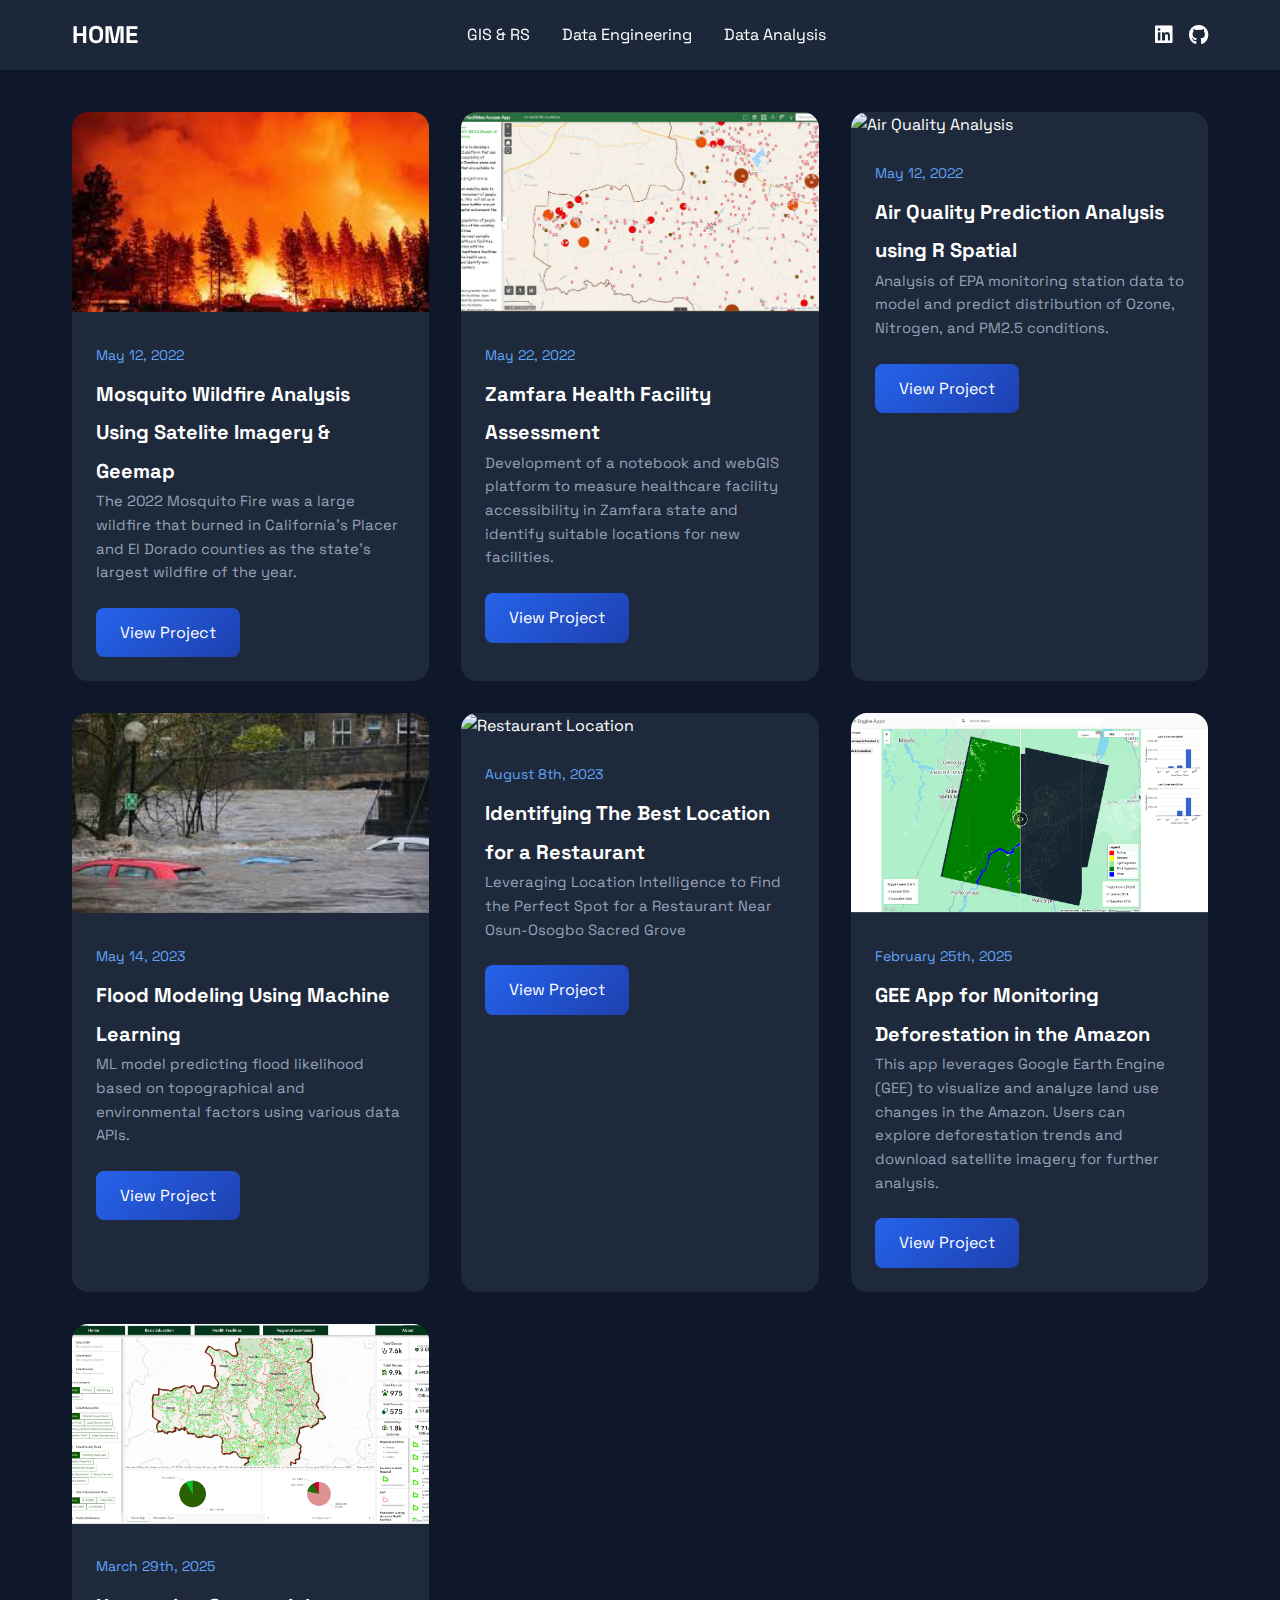
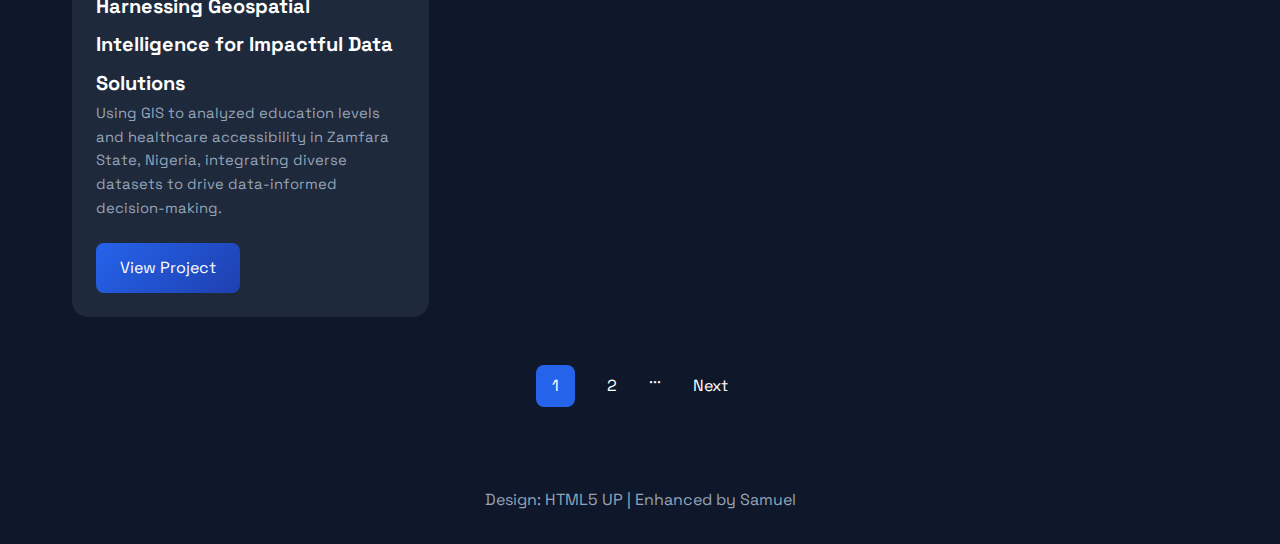
==== portfolio_gis_page1.html @ e869c759 "feat:add new project" ====
<!DOCTYPE html>
<html lang="en">
<head>
    <meta charset="utf-8">
    <title>Samuel Portfolio - Projects</title>
    <meta name="viewport" content="width=device-width, initial-scale=1.0">
    <link rel="preconnect" href="https://fonts.googleapis.com">
    <link rel="preconnect" href="https://fonts.gstatic.com" crossorigin>
    <link href="https://fonts.googleapis.com/css2?family=Space+Grotesk:wght@300;400;500;600;700&display=swap" rel="stylesheet">
    <link href="https://cdnjs.cloudflare.com/ajax/libs/font-awesome/6.0.0/css/all.min.css" rel="stylesheet">
    <style>
        :root {
            --primary-color: #2563eb;
            --secondary-color: #1e40af;
            --accent-color: #60a5fa;
            --bg-color: #0f172a;
            --card-bg: #1e293b;
            --text-primary: #ffffff;
            --text-secondary: #94a3b8;
        }

        * {
            margin: 0;
            padding: 0;
            box-sizing: border-box;
        }

        body {
            font-family: 'Space Grotesk', sans-serif;
            background-color: var(--bg-color);
            color: var(--text-primary);
            line-height: 1.6;
        }

        .nav-wrapper {
            background: rgba(30, 41, 59, 0.95);
            backdrop-filter: blur(10px);
            position: fixed;
            width: 100%;
            z-index: 1000;
            top: 0;
        }

        nav {
            max-width: 1200px;
            margin: 0 auto;
            padding: 1rem 2rem;
            display: flex;
            justify-content: space-between;
            align-items: center;
        }

        .logo {
            color: var(--text-primary);
            text-decoration: none;
            font-weight: 700;
            font-size: 1.5rem;
        }

        .nav-links {
            display: flex;
            gap: 2rem;
            list-style: none;
        }

        
        .pagination a.active {
            background-color: var(--primary-color);
        }

        .pagination a:hover:not(.active) {
            background-color: var(--card-bg);
        }

        .nav-links a {
            color: var(--text-primary);
            text-decoration: none;
            transition: color 0.3s ease;
        }

        .nav-links a:hover {
            color: var(--accent-color);
        }

        .social-links {
            display: flex;
            gap: 1rem;
        }

        .social-links a {
            color: var(--text-primary);
            font-size: 1.25rem;
            transition: transform 0.3s ease;
        }

        .social-links a:hover {
            transform: translateY(-2px);
            color: var(--accent-color);
        }

        main {
            max-width: 1200px;
            margin: 7rem auto 2rem;
            padding: 0 2rem;
        }

        .projects-grid {
            display: grid;
            grid-template-columns: repeat(auto-fit, minmax(300px, 1fr));
            gap: 2rem;
            margin-top: 2rem;
        }

        .project-card {
            background: var(--card-bg);
            border-radius: 1rem;
            overflow: hidden;
            transition: transform 0.3s ease;
            position: relative;
        }

        .project-card:hover {
            transform: translateY(-5px);
        }

        .project-image {
            width: 100%;
            height: 200px;
            object-fit: cover;
        }

        .project-content {
            padding: 1.5rem;
        }

        .project-date {
            color: var(--accent-color);
            font-size: 0.875rem;
            margin-bottom: 0.5rem;
        }

        .project-title {
            font-size: 1.25rem;
            margin-bottom: 1rem;
            color: var(--text-primary);
            text-decoration: none;
        }

        .project-description {
            color: var(--text-secondary);
            margin-bottom: 1.5rem;
            font-size: 0.925rem;
        }

        .project-link {
            display: inline-block;
            padding: 0.75rem 1.5rem;
            background: linear-gradient(135deg, var(--primary-color), var(--secondary-color));
            color: var(--text-primary);
            text-decoration: none;
            border-radius: 0.5rem;
            transition: transform 0.3s ease;
        }

        .project-link:hover {
            transform: translateX(5px);
        }

        .pagination {
            display: flex;
            justify-content: center;
            gap: 1rem;
            margin: 3rem 0;
        }

        .pagination a {
            color: var(--text-primary);
            text-decoration: none;
            padding: 0.5rem 1rem;
            border-radius: 0.5rem;
            transition: background-color 0.3s ease;
        }

        .pagination a.active {
            background-color: var(--primary-color);
        }

        .pagination a:hover:not(.active) {
            background-color: var(--card-bg);
        }

        footer {
            text-align: center;
            padding: 2rem;
            color: var(--text-secondary);
        }

        @media (max-width: 768px) {
            nav {
                flex-direction: column;
                gap: 1rem;
                text-align: center;
            }

            .nav-links {
                flex-direction: column;
                gap: 1rem;
            }

            .projects-grid {
                grid-template-columns: 1fr;
            }
        }
    </style>
</head>
<body>
    <div class="nav-wrapper">
        <nav>
            <a href="index.html" class="logo">HOME</a>
            <ul class="nav-links">
                <li class="active"><a href="portfolio_gis_page1.html">GIS & RS</a></li>
                <li><a href="portfolio_page_data_enginerring_1.html">Data Engineering</a></li>
                <li><a href="portfolio_page_data_analysis_1.html">Data Analysis</a></li>
            </ul>
            <div class="social-links">
                <a href="https://www.linkedin.com/in/adedoyin-samuel-ajeyomi-83b80914b/"><i class="fab fa-linkedin"></i></a>
                <a href="https://github.com/SammyGIS/"><i class="fab fa-github"></i></a>
            </div>
        </nav>
    </div>

    <main>
        <div class="projects-grid">
            <article class="project-card">
                <img src="images/forestfire.jpeg" alt="Mosquito Wildfire" class="project-image">
                <div class="project-content">
                    <div class="project-date">May 12, 2022</div>
                    <h2><a href="https://colab.research.google.com/drive/1e4HVgA_XVOLj3YEz-m_yUombtJZE0ft7?usp=sharing" class="project-title">Mosquito Wildfire Analysis Using Satelite Imagery & Geemap</a></h2>
                    <p class="project-description">The 2022 Mosquito Fire was a large wildfire that burned in California's Placer and El Dorado counties as the state's largest wildfire of the year.</p>
                    <a href="https://colab.research.google.com/drive/1e4HVgA_XVOLj3YEz-m_yUombtJZE0ft7?usp=sharing" class="project-link">View Project</a>
                </div>
            </article>

            <article class="project-card">
                <img src="images/zamfara.JPG" alt="Zamfara Health Facility" class="project-image">
                <div class="project-content">
                    <div class="project-date">May 22, 2022</div>
                    <h2><a href="https://github.com/SammyGIS/DSN_Geospatial_Hackaton" class="project-title">Zamfara Health Facility Assessment</a></h2>
                    <p class="project-description">Development of a notebook and webGIS platform to measure healthcare facility accessibility in Zamfara state and identify suitable locations for new facilities.</p>
                    <a href="https://github.com/SammyGIS/DSN_Geospatial_Hackaton" class="project-link">View Project</a>
                </div>
            </article>

            <article class="project-card">
                <img src="images/r-spatial.jpg" alt="Air Quality Analysis" class="project-image">
                <div class="project-content">
                    <div class="project-date">May 12, 2022</div>
                    <h2><a href="https://github.com/SammyGIS/Air-Quality-Prediction-Analysis-in-R" class="project-title">Air Quality Prediction Analysis using R Spatial</a></h2>
                    <p class="project-description">Analysis of EPA monitoring station data to model and predict distribution of Ozone, Nitrogen, and PM2.5 conditions.</p>
                    <a href="https://github.com/SammyGIS/Air-Quality-Prediction-Analysis-in-R" class="project-link">View Project</a>
                </div>
            </article>

            <article class="project-card">
                <img src="images/flood-ml.jpeg" alt="Flood Modeling" class="project-image">
                <div class="project-content">
                    <div class="project-date">May 14, 2023</div>
                    <h2><a href="https://github.com/SammyGIS/Flood-Modeeling-using-ML" class="project-title">Flood Modeling Using Machine Learning</a></h2>
                    <p class="project-description">ML model predicting flood likelihood based on topographical and environmental factors using various data APIs.</p>
                    <a href="https://github.com/SammyGIS/Flood-Modeeling-using-ML" class="project-link">View Project</a>
                </div>
            </article>

            <article class="project-card">
                <img src="images/suit1.jpg" alt="Restaurant Location" class="project-image">
                <div class="project-content">
                    <div class="project-date">August 8th, 2023</div>
                    <h2><a href="https://drive.google.com/file/d/1b7q_nHPTBmLmV0yTqHUGrRJqRql1ICCn/view?usp=sharing" class="project-title">Identifying The Best Location for a Restaurant</a></h2>
                    <p class="project-description">Leveraging Location Intelligence to Find the Perfect Spot for a Restaurant Near Osun-Osogbo Sacred Grove</p>
                    <a href="https://drive.google.com/file/d/1b7q_nHPTBmLmV0yTqHUGrRJqRql1ICCn/view?usp=sharing" class="project-link">View Project</a>
                </div>
            </article>

            <article class="project-card">
                <img src="images/gee-app.png" alt="GEE APP For Deforestation" class="project-image">
                <div class="project-content">
                    <div class="project-date">February 25th, 2025</div>
                    <h2><a href="https://ee-adedoyinsamuel25.projects.earthengine.app/view/deforestation-app" class="project-title">GEE App for Monitoring Deforestation in the Amazon</a></h2>
                    <p class="project-description">This app leverages Google Earth Engine (GEE) to visualize and analyze land use changes in the Amazon. Users can explore deforestation trends and download satellite imagery for further analysis.</p>
                    <a href="https://ee-adedoyinsamuel25.projects.earthengine.app/view/deforestation-app" class="project-link">View Project</a>
                </div>
            </article>

            <article class="project-card">
                <img src="images/dashboard-1.jpg" alt="Smart Geospatial Dashboard for Infrastructure Analysis" class="project-image">
                <div class="project-content">
                    <div class="project-date">March 29th, 2025</div>
                    <h2><a href="https://experience.arcgis.com/experience/0358e34412944eef8bc0c53664f09778/page/Health-Facilities" class="project-title">Harnessing Geospatial Intelligence for Impactful Data Solutions</a></h2>
                    <p class="project-description">Using GIS to analyzed education levels and healthcare accessibility in Zamfara State, Nigeria, integrating diverse datasets to drive data-informed decision-making. </p>
                    <a href="https://experience.arcgis.com/experience/0358e34412944eef8bc0c53664f09778/page/Health-Facilities" class="project-link">View Project</a>
                </div>
            </article>
        
        </div>

        <div class="pagination">
            <a href="#" class="active">1</a>
            <a href="#">2</a>
            <span>...</span>
            <a href="#">Next</a>
        </div>
    </main>

    <footer>
        <p>Design: HTML5 UP | Enhanced by Samuel</p>
    </footer>

    <script>
        // Add scroll effect for nav
        window.addEventListener('scroll', () => {
            const nav = document.querySelector('.nav-wrapper');
            if (window.scrollY > 50) {
                nav.style.background = 'rgba(30, 41, 59, 0.95)';
            } else {
                nav.style.background = 'rgba(30, 41, 59, 0.8)';
            }
        });

        // Add smooth scroll for navigation
        document.querySelectorAll('a[href^="#"]').forEach(anchor => {
            anchor.addEventListener('click', function (e) {
                e.preventDefault();
                document.querySelector(this.getAttribute('href')).scrollIntoView({
                    behavior: 'smooth'
                });
            });
        });
    </script>
</body>
</html>
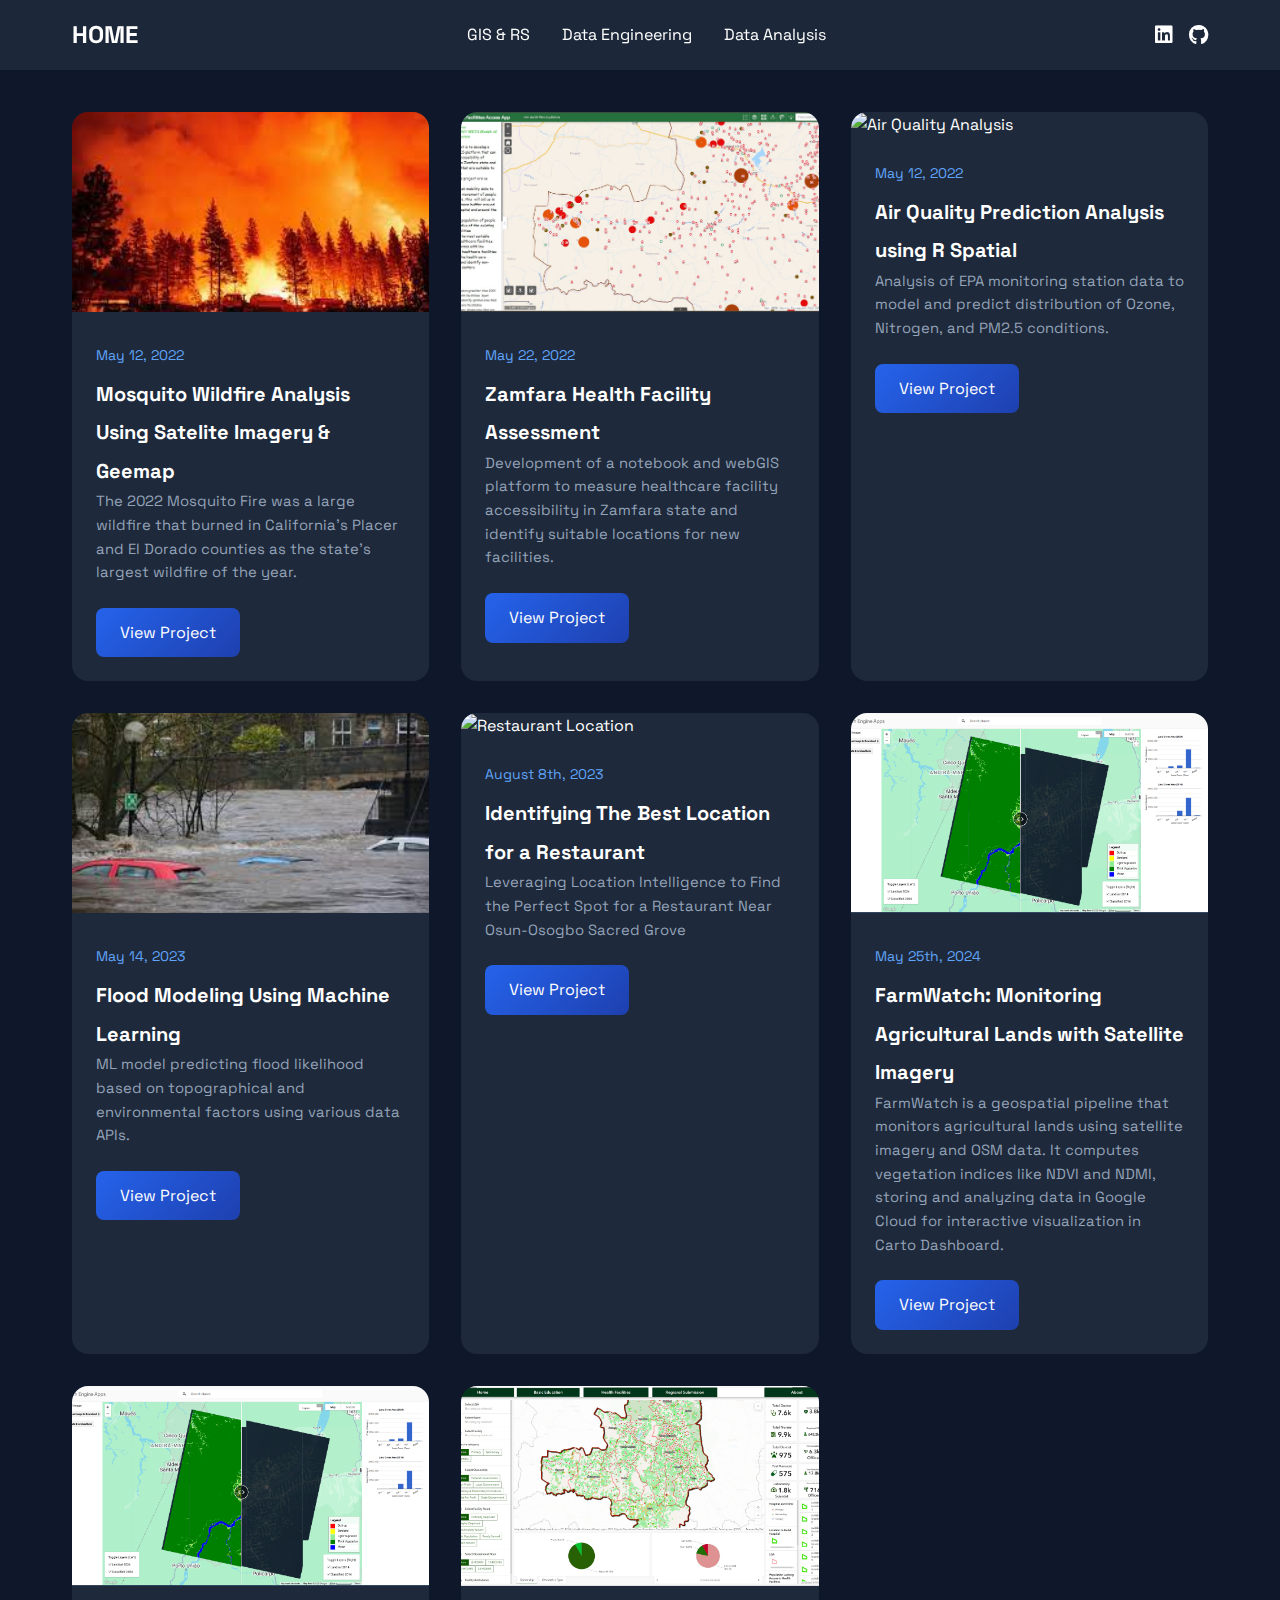
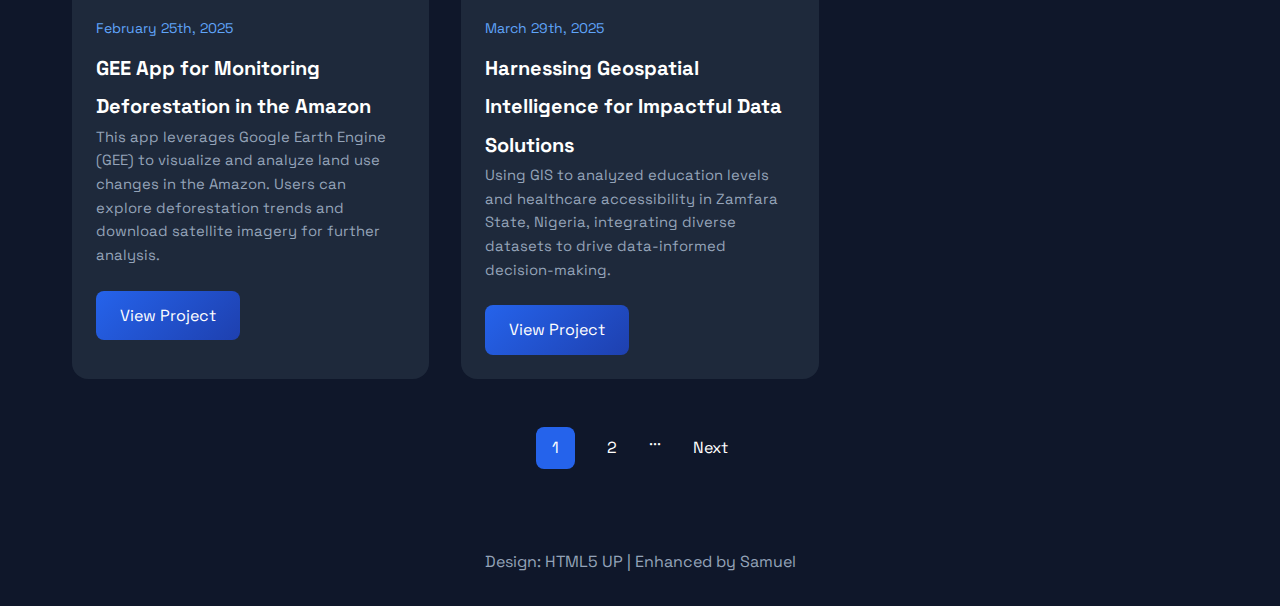
==== commit 8fa70ddc: "feat:add new project" ====
--- a/portfolio_gis_page1.html
+++ b/portfolio_gis_page1.html
@@ -284,6 +284,16 @@
             <article class="project-card">
                 <img src="images/gee-app.png" alt="GEE APP For Deforestation" class="project-image">
                 <div class="project-content">
+                    <div class="project-date">May 25th, 2024</div>
+                    <h2><a href="https://github.com/SammyGIS/geospatial-de-pipeline" class="project-title">FarmWatch: Monitoring Agricultural Lands with Satellite Imagery</a></h2>
+                    <p class="project-description">FarmWatch is a geospatial pipeline that monitors agricultural lands using satellite imagery and OSM data. It computes vegetation indices like NDVI and NDMI, storing and analyzing data in Google Cloud for interactive visualization in Carto Dashboard.</p>
+                    <a href="https://github.com/SammyGIS/geospatial-de-pipeline" class="project-link">View Project</a>
+                </div>
+            </article>
+
+            <article class="project-card">
+                <img src="images/gee-app.png" alt="FarmWatch: Monitoring Agricultural Lands with Satellite Imagery" class="project-image">
+                <div class="project-content">
                     <div class="project-date">February 25th, 2025</div>
                     <h2><a href="https://ee-adedoyinsamuel25.projects.earthengine.app/view/deforestation-app" class="project-title">GEE App for Monitoring Deforestation in the Amazon</a></h2>
                     <p class="project-description">This app leverages Google Earth Engine (GEE) to visualize and analyze land use changes in the Amazon. Users can explore deforestation trends and download satellite imagery for further analysis.</p>
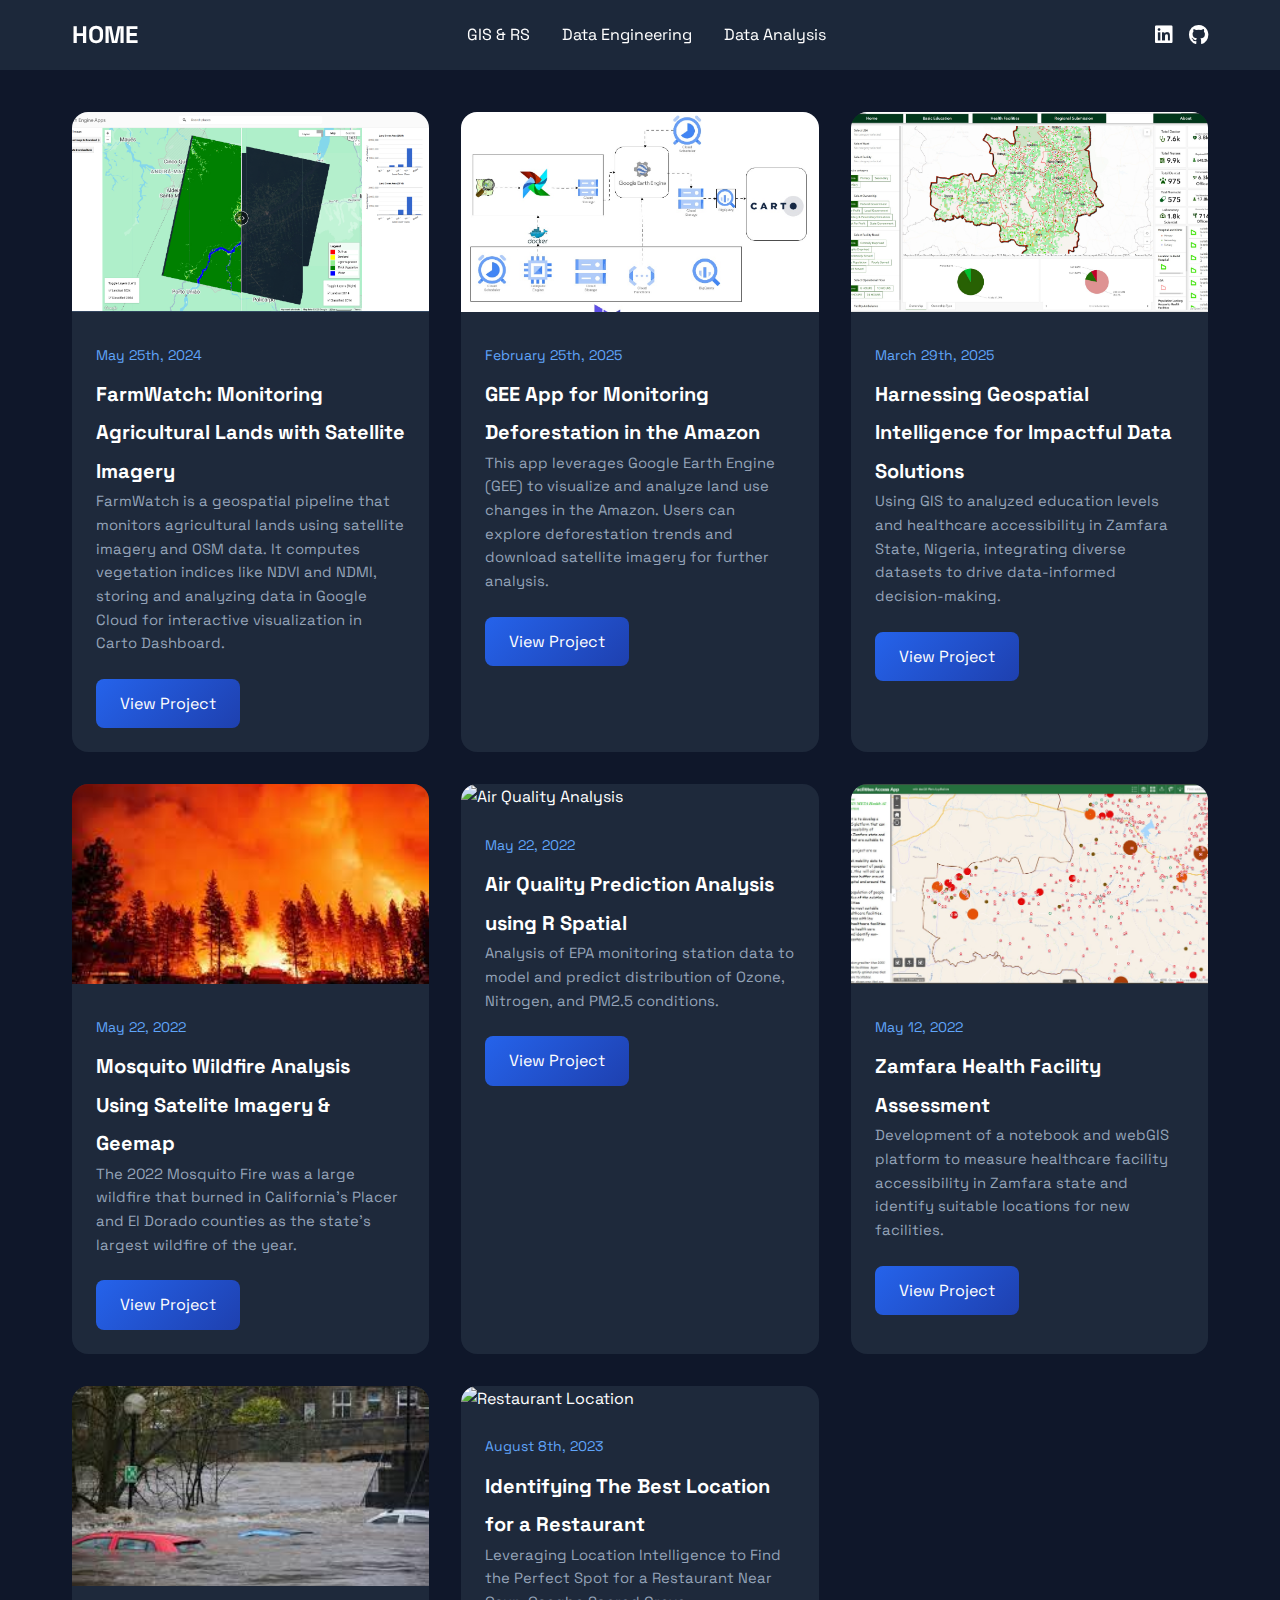
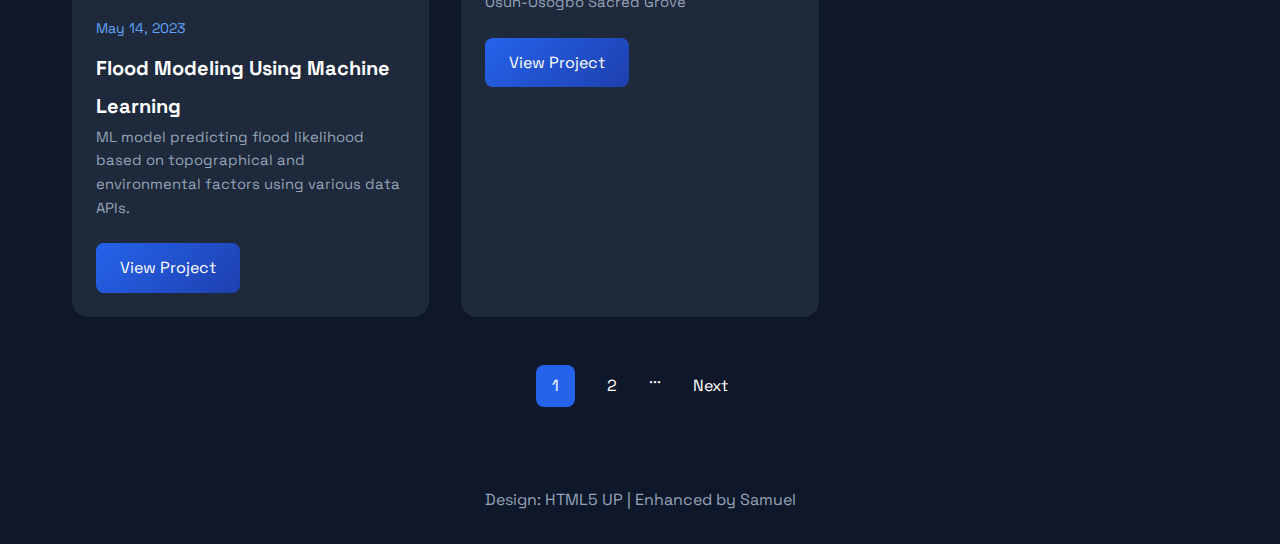
==== commit b921a377: "chores:chnage arrangement and update thumbmail" ====
--- a/portfolio_gis_page1.html
+++ b/portfolio_gis_page1.html
@@ -231,10 +231,42 @@
 
     <main>
         <div class="projects-grid">
+            
+
+            <article class="project-card">
+                <img src="images/gee-app.png" alt="GEE APP For Deforestation" class="project-image">
+                <div class="project-content">
+                    <div class="project-date">May 25th, 2024</div>
+                    <h2><a href="https://github.com/SammyGIS/geospatial-de-pipeline" class="project-title">FarmWatch: Monitoring Agricultural Lands with Satellite Imagery</a></h2>
+                    <p class="project-description">FarmWatch is a geospatial pipeline that monitors agricultural lands using satellite imagery and OSM data. It computes vegetation indices like NDVI and NDMI, storing and analyzing data in Google Cloud for interactive visualization in Carto Dashboard.</p>
+                    <a href="https://github.com/SammyGIS/geospatial-de-pipeline" class="project-link">View Project</a>
+                </div>
+            </article>
+
+            <article class="project-card">
+                <img src="images/farm-watch.png" alt="FarmWatch: Monitoring Agricultural Lands with Satellite Imagery" class="project-image">
+                <div class="project-content">
+                    <div class="project-date">February 25th, 2025</div>
+                    <h2><a href="https://ee-adedoyinsamuel25.projects.earthengine.app/view/deforestation-app" class="project-title">GEE App for Monitoring Deforestation in the Amazon</a></h2>
+                    <p class="project-description">This app leverages Google Earth Engine (GEE) to visualize and analyze land use changes in the Amazon. Users can explore deforestation trends and download satellite imagery for further analysis.</p>
+                    <a href="https://ee-adedoyinsamuel25.projects.earthengine.app/view/deforestation-app" class="project-link">View Project</a>
+                </div>
+            </article>
+
+            <article class="project-card">
+                <img src="images/dashboard-1.jpg" alt="Smart Geospatial Dashboard for Infrastructure Analysis" class="project-image">
+                <div class="project-content">
+                    <div class="project-date">March 29th, 2025</div>
+                    <h2><a href="https://experience.arcgis.com/experience/0358e34412944eef8bc0c53664f09778/page/Health-Facilities" class="project-title">Harnessing Geospatial Intelligence for Impactful Data Solutions</a></h2>
+                    <p class="project-description">Using GIS to analyzed education levels and healthcare accessibility in Zamfara State, Nigeria, integrating diverse datasets to drive data-informed decision-making. </p>
+                    <a href="https://experience.arcgis.com/experience/0358e34412944eef8bc0c53664f09778/page/Health-Facilities" class="project-link">View Project</a>
+                </div>
+            </article>
+        
             <article class="project-card">
                 <img src="images/forestfire.jpeg" alt="Mosquito Wildfire" class="project-image">
                 <div class="project-content">
-                    <div class="project-date">May 12, 2022</div>
+                    <div class="project-date">May 22, 2022</div>
                     <h2><a href="https://colab.research.google.com/drive/1e4HVgA_XVOLj3YEz-m_yUombtJZE0ft7?usp=sharing" class="project-title">Mosquito Wildfire Analysis Using Satelite Imagery & Geemap</a></h2>
                     <p class="project-description">The 2022 Mosquito Fire was a large wildfire that burned in California's Placer and El Dorado counties as the state's largest wildfire of the year.</p>
                     <a href="https://colab.research.google.com/drive/1e4HVgA_XVOLj3YEz-m_yUombtJZE0ft7?usp=sharing" class="project-link">View Project</a>
@@ -242,24 +274,25 @@
             </article>
 
             <article class="project-card">
+                <img src="images/r-spatial.jpg" alt="Air Quality Analysis" class="project-image">
+                <div class="project-content">
+                    <div class="project-date">May 22, 2022</div>
+                    <h2><a href="https://github.com/SammyGIS/Air-Quality-Prediction-Analysis-in-R" class="project-title">Air Quality Prediction Analysis using R Spatial</a></h2>
+                    <p class="project-description">Analysis of EPA monitoring station data to model and predict distribution of Ozone, Nitrogen, and PM2.5 conditions.</p>
+                    <a href="https://github.com/SammyGIS/Air-Quality-Prediction-Analysis-in-R" class="project-link">View Project</a>
+                </div>
+            </article>
+
+            <article class="project-card">
                 <img src="images/zamfara.JPG" alt="Zamfara Health Facility" class="project-image">
                 <div class="project-content">
-                    <div class="project-date">May 22, 2022</div>
+                    <div class="project-date">May 12, 2022</div>
                     <h2><a href="https://github.com/SammyGIS/DSN_Geospatial_Hackaton" class="project-title">Zamfara Health Facility Assessment</a></h2>
                     <p class="project-description">Development of a notebook and webGIS platform to measure healthcare facility accessibility in Zamfara state and identify suitable locations for new facilities.</p>
                     <a href="https://github.com/SammyGIS/DSN_Geospatial_Hackaton" class="project-link">View Project</a>
                 </div>
             </article>
 
-            <article class="project-card">
-                <img src="images/r-spatial.jpg" alt="Air Quality Analysis" class="project-image">
-                <div class="project-content">
-                    <div class="project-date">May 12, 2022</div>
-                    <h2><a href="https://github.com/SammyGIS/Air-Quality-Prediction-Analysis-in-R" class="project-title">Air Quality Prediction Analysis using R Spatial</a></h2>
-                    <p class="project-description">Analysis of EPA monitoring station data to model and predict distribution of Ozone, Nitrogen, and PM2.5 conditions.</p>
-                    <a href="https://github.com/SammyGIS/Air-Quality-Prediction-Analysis-in-R" class="project-link">View Project</a>
-                </div>
-            </article>
 
             <article class="project-card">
                 <img src="images/flood-ml.jpeg" alt="Flood Modeling" class="project-image">
@@ -281,36 +314,7 @@
                 </div>
             </article>
 
-            <article class="project-card">
-                <img src="images/gee-app.png" alt="GEE APP For Deforestation" class="project-image">
-                <div class="project-content">
-                    <div class="project-date">May 25th, 2024</div>
-                    <h2><a href="https://github.com/SammyGIS/geospatial-de-pipeline" class="project-title">FarmWatch: Monitoring Agricultural Lands with Satellite Imagery</a></h2>
-                    <p class="project-description">FarmWatch is a geospatial pipeline that monitors agricultural lands using satellite imagery and OSM data. It computes vegetation indices like NDVI and NDMI, storing and analyzing data in Google Cloud for interactive visualization in Carto Dashboard.</p>
-                    <a href="https://github.com/SammyGIS/geospatial-de-pipeline" class="project-link">View Project</a>
-                </div>
-            </article>
-
-            <article class="project-card">
-                <img src="images/gee-app.png" alt="FarmWatch: Monitoring Agricultural Lands with Satellite Imagery" class="project-image">
-                <div class="project-content">
-                    <div class="project-date">February 25th, 2025</div>
-                    <h2><a href="https://ee-adedoyinsamuel25.projects.earthengine.app/view/deforestation-app" class="project-title">GEE App for Monitoring Deforestation in the Amazon</a></h2>
-                    <p class="project-description">This app leverages Google Earth Engine (GEE) to visualize and analyze land use changes in the Amazon. Users can explore deforestation trends and download satellite imagery for further analysis.</p>
-                    <a href="https://ee-adedoyinsamuel25.projects.earthengine.app/view/deforestation-app" class="project-link">View Project</a>
-                </div>
-            </article>
-
-            <article class="project-card">
-                <img src="images/dashboard-1.jpg" alt="Smart Geospatial Dashboard for Infrastructure Analysis" class="project-image">
-                <div class="project-content">
-                    <div class="project-date">March 29th, 2025</div>
-                    <h2><a href="https://experience.arcgis.com/experience/0358e34412944eef8bc0c53664f09778/page/Health-Facilities" class="project-title">Harnessing Geospatial Intelligence for Impactful Data Solutions</a></h2>
-                    <p class="project-description">Using GIS to analyzed education levels and healthcare accessibility in Zamfara State, Nigeria, integrating diverse datasets to drive data-informed decision-making. </p>
-                    <a href="https://experience.arcgis.com/experience/0358e34412944eef8bc0c53664f09778/page/Health-Facilities" class="project-link">View Project</a>
-                </div>
-            </article>
-        
+    
         </div>
 
         <div class="pagination">
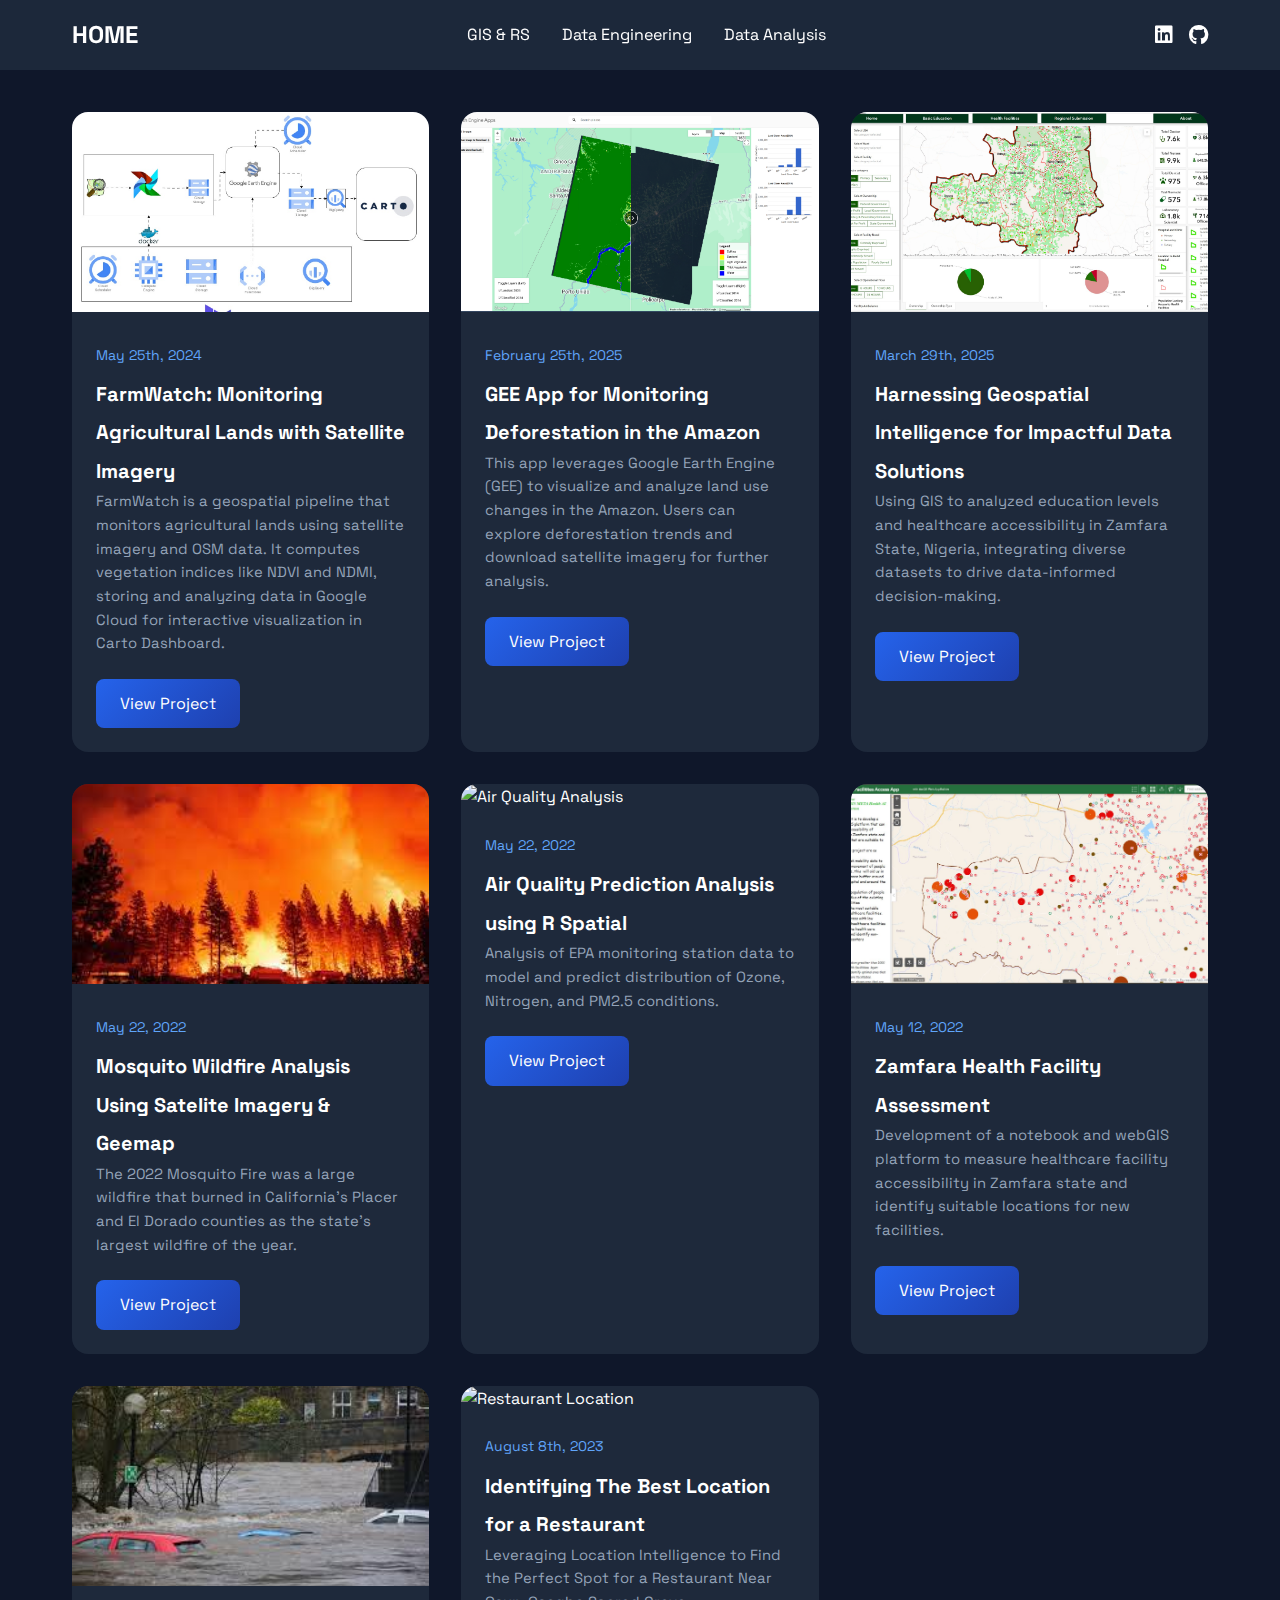
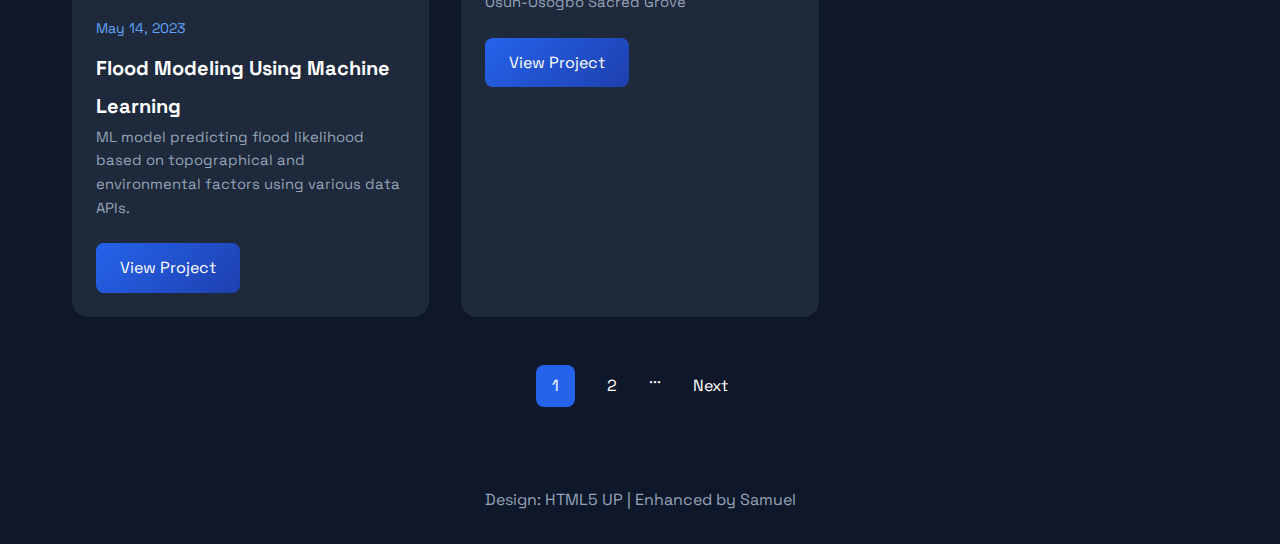
==== commit cf4a4fb2: "chores:chnage arrangement and update thumbmail" ====
--- a/portfolio_gis_page1.html
+++ b/portfolio_gis_page1.html
@@ -234,22 +234,22 @@
             
 
             <article class="project-card">
+                <img src="images/farm-watch.png" alt="FarmWatch: Monitoring Agricultural Lands with Satellite Imagery" class="project-image">
+                <div class="project-content">
+                    <div class="project-date">May 25th, 2024</div>
+                    <h2><a href="https://github.com/SammyGIS/geospatial-de-pipeline target"  target="_blank" class="project-title">FarmWatch: Monitoring Agricultural Lands with Satellite Imagery</a></h2>
+                    <p class="project-description">FarmWatch is a geospatial pipeline that monitors agricultural lands using satellite imagery and OSM data. It computes vegetation indices like NDVI and NDMI, storing and analyzing data in Google Cloud for interactive visualization in Carto Dashboard.</p>
+                    <a href="https://github.com/SammyGIS/geospatial-de-pipeline"  target="_blank" class="project-link">View Project</a>
+                </div>
+            </article>
+
+            <article class="project-card">
                 <img src="images/gee-app.png" alt="GEE APP For Deforestation" class="project-image">
                 <div class="project-content">
-                    <div class="project-date">May 25th, 2024</div>
-                    <h2><a href="https://github.com/SammyGIS/geospatial-de-pipeline" class="project-title">FarmWatch: Monitoring Agricultural Lands with Satellite Imagery</a></h2>
-                    <p class="project-description">FarmWatch is a geospatial pipeline that monitors agricultural lands using satellite imagery and OSM data. It computes vegetation indices like NDVI and NDMI, storing and analyzing data in Google Cloud for interactive visualization in Carto Dashboard.</p>
-                    <a href="https://github.com/SammyGIS/geospatial-de-pipeline" class="project-link">View Project</a>
-                </div>
-            </article>
-
-            <article class="project-card">
-                <img src="images/farm-watch.png" alt="FarmWatch: Monitoring Agricultural Lands with Satellite Imagery" class="project-image">
-                <div class="project-content">
                     <div class="project-date">February 25th, 2025</div>
-                    <h2><a href="https://ee-adedoyinsamuel25.projects.earthengine.app/view/deforestation-app" class="project-title">GEE App for Monitoring Deforestation in the Amazon</a></h2>
+                    <h2><a href="https://ee-adedoyinsamuel25.projects.earthengine.app/view/deforestation-app" target="_blank" class="project-title">GEE App for Monitoring Deforestation in the Amazon</a></h2>
                     <p class="project-description">This app leverages Google Earth Engine (GEE) to visualize and analyze land use changes in the Amazon. Users can explore deforestation trends and download satellite imagery for further analysis.</p>
-                    <a href="https://ee-adedoyinsamuel25.projects.earthengine.app/view/deforestation-app" class="project-link">View Project</a>
+                    <a href="https://ee-adedoyinsamuel25.projects.earthengine.app/view/deforestation-app"  target="_blank" class="project-link">View Project</a>
                 </div>
             </article>
 
@@ -257,9 +257,9 @@
                 <img src="images/dashboard-1.jpg" alt="Smart Geospatial Dashboard for Infrastructure Analysis" class="project-image">
                 <div class="project-content">
                     <div class="project-date">March 29th, 2025</div>
-                    <h2><a href="https://experience.arcgis.com/experience/0358e34412944eef8bc0c53664f09778/page/Health-Facilities" class="project-title">Harnessing Geospatial Intelligence for Impactful Data Solutions</a></h2>
+                    <h2><a href="https://experience.arcgis.com/experience/0358e34412944eef8bc0c53664f09778/page/Health-Facilities" target="_blank" class="project-title">Harnessing Geospatial Intelligence for Impactful Data Solutions</a></h2>
                     <p class="project-description">Using GIS to analyzed education levels and healthcare accessibility in Zamfara State, Nigeria, integrating diverse datasets to drive data-informed decision-making. </p>
-                    <a href="https://experience.arcgis.com/experience/0358e34412944eef8bc0c53664f09778/page/Health-Facilities" class="project-link">View Project</a>
+                    <a href="https://experience.arcgis.com/experience/0358e34412944eef8bc0c53664f09778/page/Health-Facilities"  target="_blank" class="project-link">View Project</a>
                 </div>
             </article>
         
@@ -267,9 +267,9 @@
                 <img src="images/forestfire.jpeg" alt="Mosquito Wildfire" class="project-image">
                 <div class="project-content">
                     <div class="project-date">May 22, 2022</div>
-                    <h2><a href="https://colab.research.google.com/drive/1e4HVgA_XVOLj3YEz-m_yUombtJZE0ft7?usp=sharing" class="project-title">Mosquito Wildfire Analysis Using Satelite Imagery & Geemap</a></h2>
+                    <h2><a href="https://colab.research.google.com/drive/1e4HVgA_XVOLj3YEz-m_yUombtJZE0ft7?usp=sharing" target="_blank" class="project-title">Mosquito Wildfire Analysis Using Satelite Imagery & Geemap</a></h2>
                     <p class="project-description">The 2022 Mosquito Fire was a large wildfire that burned in California's Placer and El Dorado counties as the state's largest wildfire of the year.</p>
-                    <a href="https://colab.research.google.com/drive/1e4HVgA_XVOLj3YEz-m_yUombtJZE0ft7?usp=sharing" class="project-link">View Project</a>
+                    <a href="https://colab.research.google.com/drive/1e4HVgA_XVOLj3YEz-m_yUombtJZE0ft7?usp=sharing"  target="_blank" class="project-link">View Project</a>
                 </div>
             </article>
 
@@ -277,9 +277,9 @@
                 <img src="images/r-spatial.jpg" alt="Air Quality Analysis" class="project-image">
                 <div class="project-content">
                     <div class="project-date">May 22, 2022</div>
-                    <h2><a href="https://github.com/SammyGIS/Air-Quality-Prediction-Analysis-in-R" class="project-title">Air Quality Prediction Analysis using R Spatial</a></h2>
+                    <h2><a href="https://github.com/SammyGIS/Air-Quality-Prediction-Analysis-in-R" target="_blank" class="project-title">Air Quality Prediction Analysis using R Spatial</a></h2>
                     <p class="project-description">Analysis of EPA monitoring station data to model and predict distribution of Ozone, Nitrogen, and PM2.5 conditions.</p>
-                    <a href="https://github.com/SammyGIS/Air-Quality-Prediction-Analysis-in-R" class="project-link">View Project</a>
+                    <a href="https://github.com/SammyGIS/Air-Quality-Prediction-Analysis-in-R"  target="_blank" class="project-link">View Project</a>
                 </div>
             </article>
 
@@ -287,9 +287,9 @@
                 <img src="images/zamfara.JPG" alt="Zamfara Health Facility" class="project-image">
                 <div class="project-content">
                     <div class="project-date">May 12, 2022</div>
-                    <h2><a href="https://github.com/SammyGIS/DSN_Geospatial_Hackaton" class="project-title">Zamfara Health Facility Assessment</a></h2>
+                    <h2><a href="https://github.com/SammyGIS/DSN_Geospatial_Hackaton" target="_blank" class="project-title">Zamfara Health Facility Assessment</a></h2>
                     <p class="project-description">Development of a notebook and webGIS platform to measure healthcare facility accessibility in Zamfara state and identify suitable locations for new facilities.</p>
-                    <a href="https://github.com/SammyGIS/DSN_Geospatial_Hackaton" class="project-link">View Project</a>
+                    <a href="https://github.com/SammyGIS/DSN_Geospatial_Hackaton"  target="_blank" class="project-link">View Project</a>
                 </div>
             </article>
 
@@ -298,9 +298,9 @@
                 <img src="images/flood-ml.jpeg" alt="Flood Modeling" class="project-image">
                 <div class="project-content">
                     <div class="project-date">May 14, 2023</div>
-                    <h2><a href="https://github.com/SammyGIS/Flood-Modeeling-using-ML" class="project-title">Flood Modeling Using Machine Learning</a></h2>
+                    <h2><a href="https://github.com/SammyGIS/Flood-Modeeling-using-ML" target="_blank" class="project-title">Flood Modeling Using Machine Learning</a></h2>
                     <p class="project-description">ML model predicting flood likelihood based on topographical and environmental factors using various data APIs.</p>
-                    <a href="https://github.com/SammyGIS/Flood-Modeeling-using-ML" class="project-link">View Project</a>
+                    <a href="https://github.com/SammyGIS/Flood-Modeeling-using-ML"  target="_blank" class="project-link">View Project</a>
                 </div>
             </article>
 
@@ -308,9 +308,9 @@
                 <img src="images/suit1.jpg" alt="Restaurant Location" class="project-image">
                 <div class="project-content">
                     <div class="project-date">August 8th, 2023</div>
-                    <h2><a href="https://drive.google.com/file/d/1b7q_nHPTBmLmV0yTqHUGrRJqRql1ICCn/view?usp=sharing" class="project-title">Identifying The Best Location for a Restaurant</a></h2>
+                    <h2><a href="https://drive.google.com/file/d/1b7q_nHPTBmLmV0yTqHUGrRJqRql1ICCn/view?usp=sharing" target="_blank" class="project-title">Identifying The Best Location for a Restaurant</a></h2>
                     <p class="project-description">Leveraging Location Intelligence to Find the Perfect Spot for a Restaurant Near Osun-Osogbo Sacred Grove</p>
-                    <a href="https://drive.google.com/file/d/1b7q_nHPTBmLmV0yTqHUGrRJqRql1ICCn/view?usp=sharing" class="project-link">View Project</a>
+                    <a href="https://drive.google.com/file/d/1b7q_nHPTBmLmV0yTqHUGrRJqRql1ICCn/view?usp=sharing"  target="_blank" class="project-link">View Project</a>
                 </div>
             </article>
 
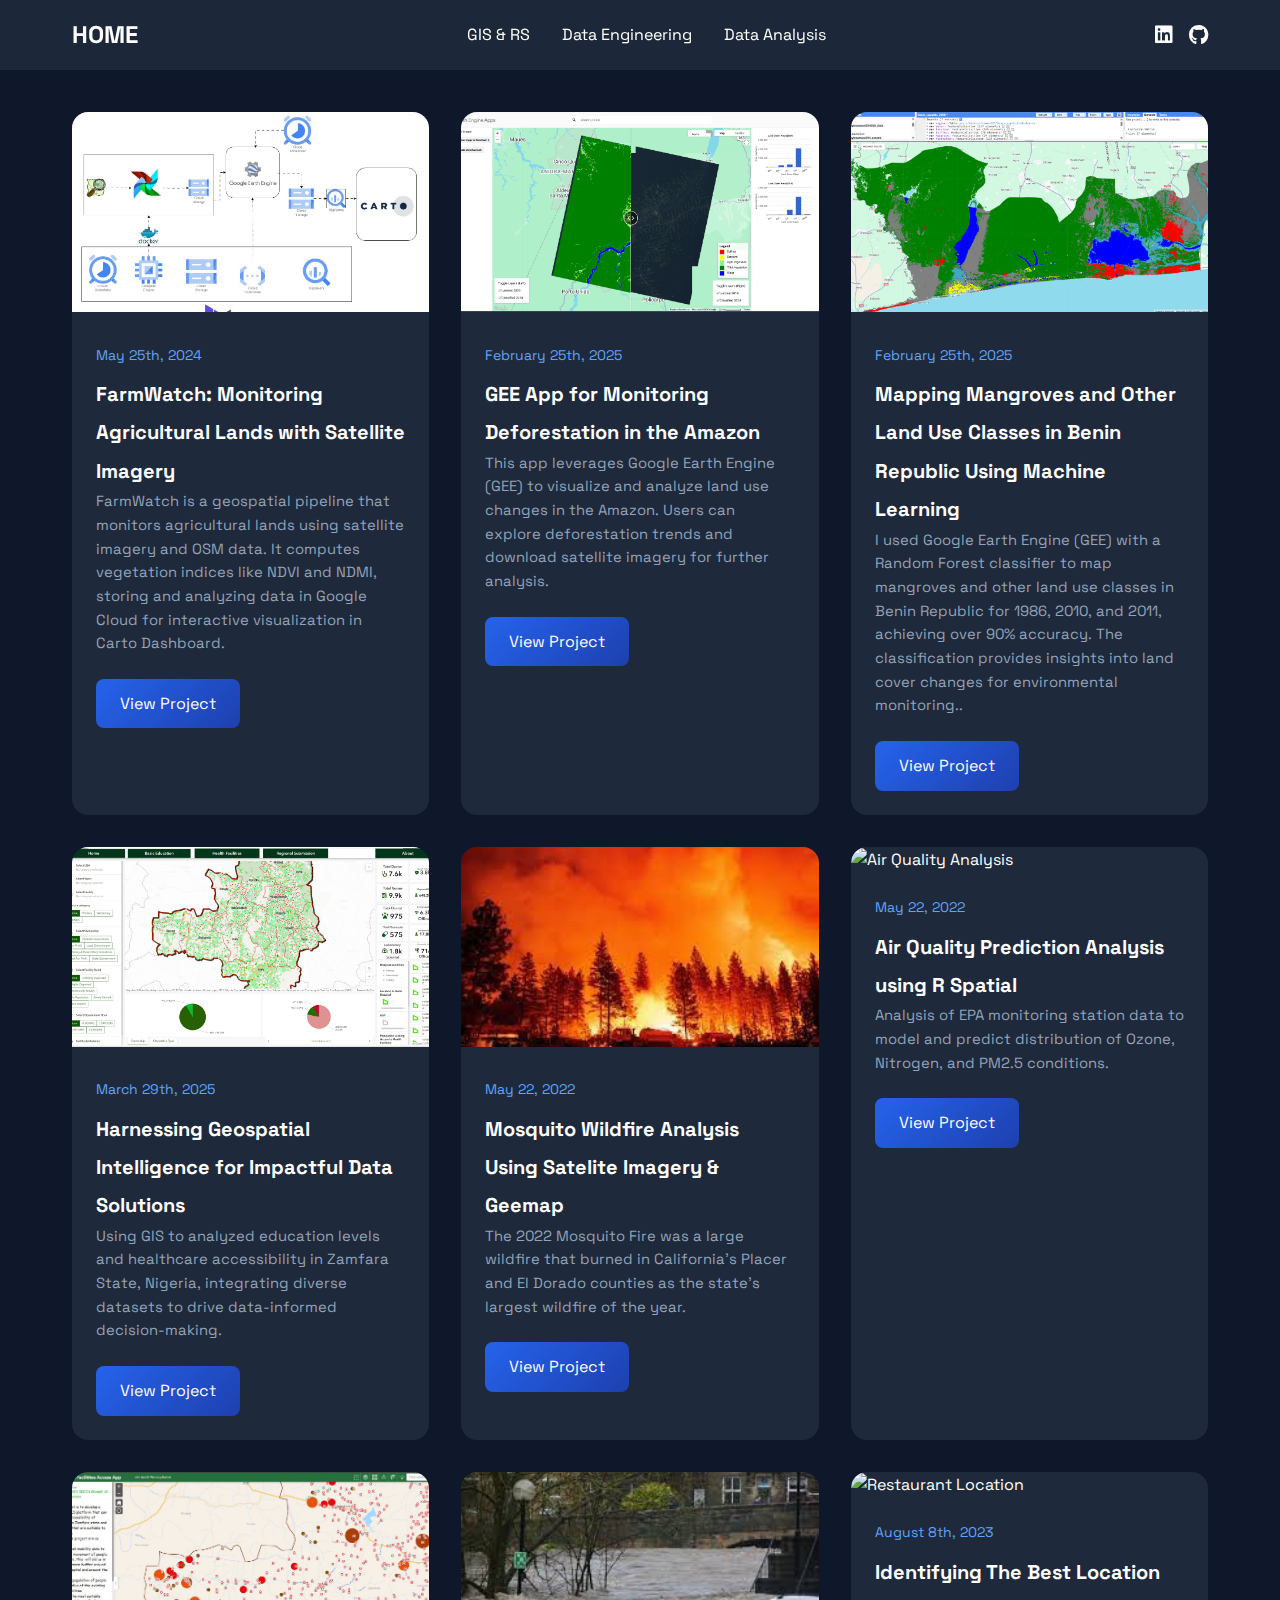
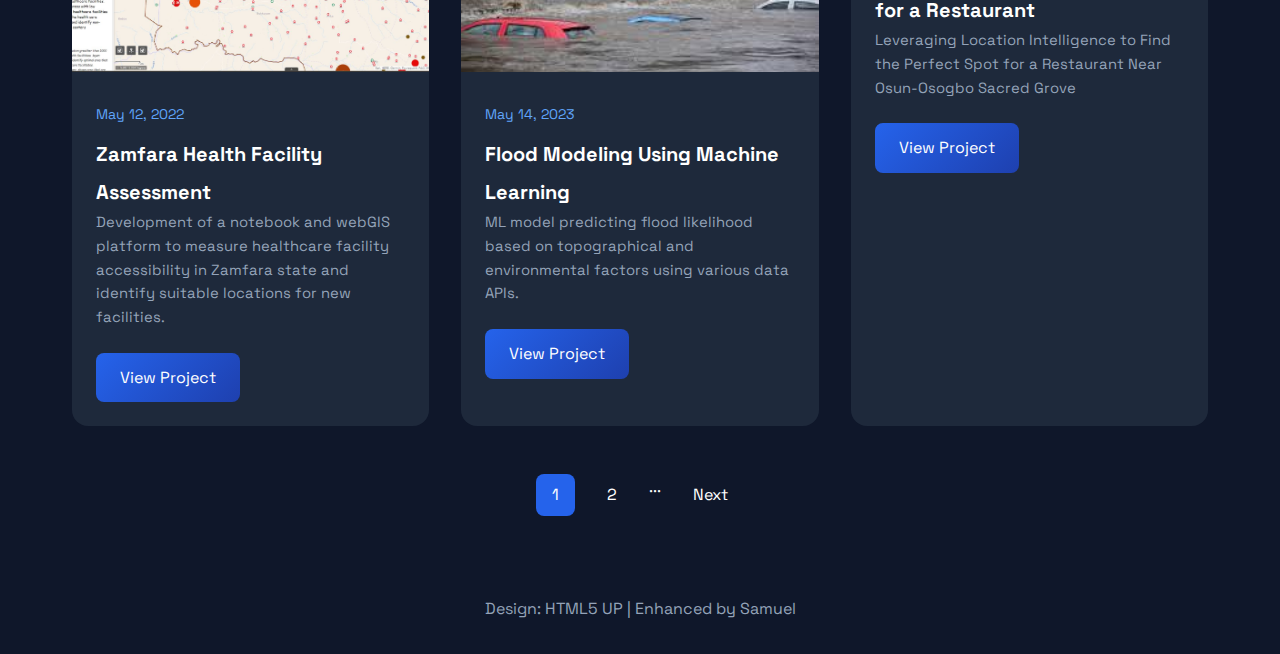
==== commit bee8fc9d: "chores:chnage arrangement and update thumbmail" ====
--- a/portfolio_gis_page1.html
+++ b/portfolio_gis_page1.html
@@ -254,6 +254,16 @@
             </article>
 
             <article class="project-card">
+                <img src="images/benin-mangrove.png" alt="Mapping Mangroves and Other Land Use Classes in Benin Republic Using Machine Learning" class="project-image">
+                <div class="project-content">
+                    <div class="project-date">February 25th, 2025</div>
+                    <h2><a href="https://code.earthengine.google.com/ee3c8b3cbaeaa651e99b92a94188a347" target="_blank" class="project-title">Mapping Mangroves and Other Land Use Classes in Benin Republic Using Machine Learning</a></h2>
+                    <p class="project-description">I used Google Earth Engine (GEE) with a Random Forest classifier to map mangroves and other land use classes in Benin Republic for 1986, 2010, and 2011, achieving over 90% accuracy. The classification provides insights into land cover changes for environmental monitoring..</p>
+                    <a href="https://code.earthengine.google.com/ee3c8b3cbaeaa651e99b92a94188a347"  target="_blank" class="project-link">View Project</a>
+                </div>
+            </article>
+
+            <article class="project-card">
                 <img src="images/dashboard-1.jpg" alt="Smart Geospatial Dashboard for Infrastructure Analysis" class="project-image">
                 <div class="project-content">
                     <div class="project-date">March 29th, 2025</div>
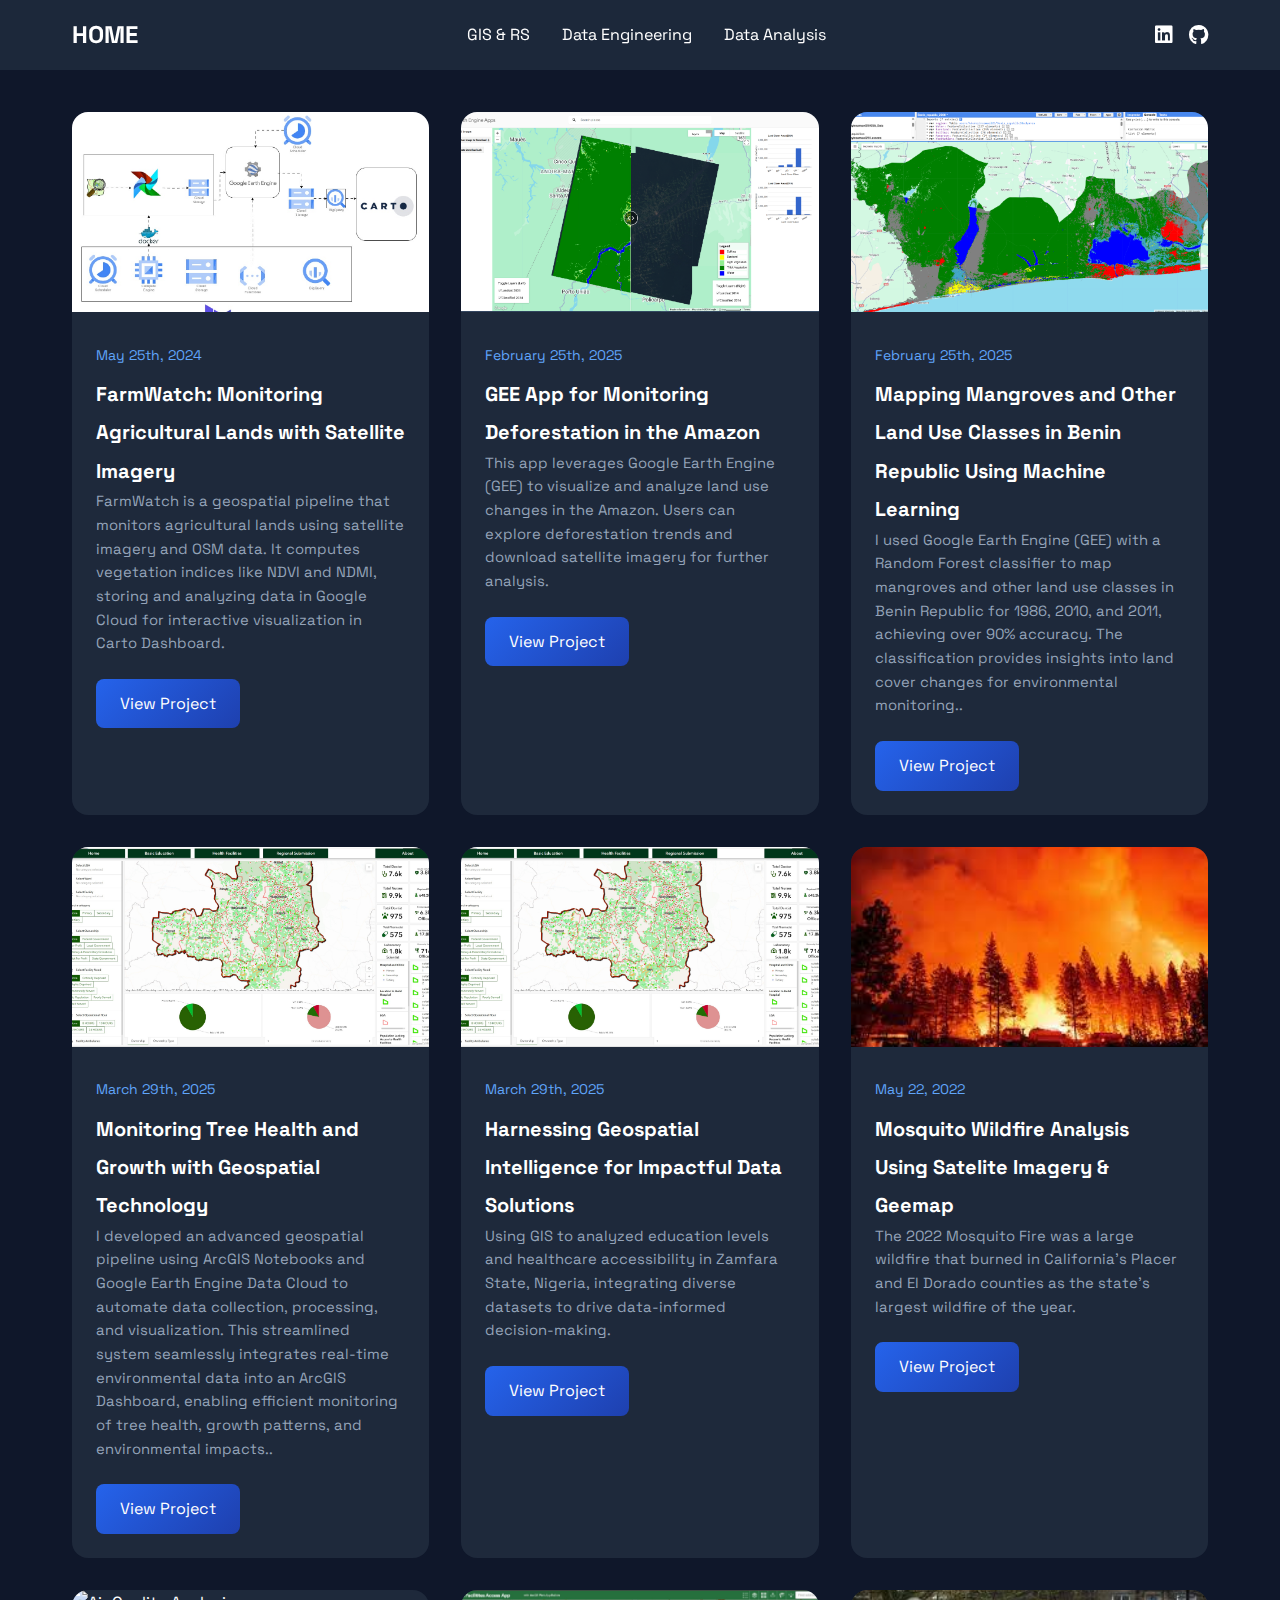
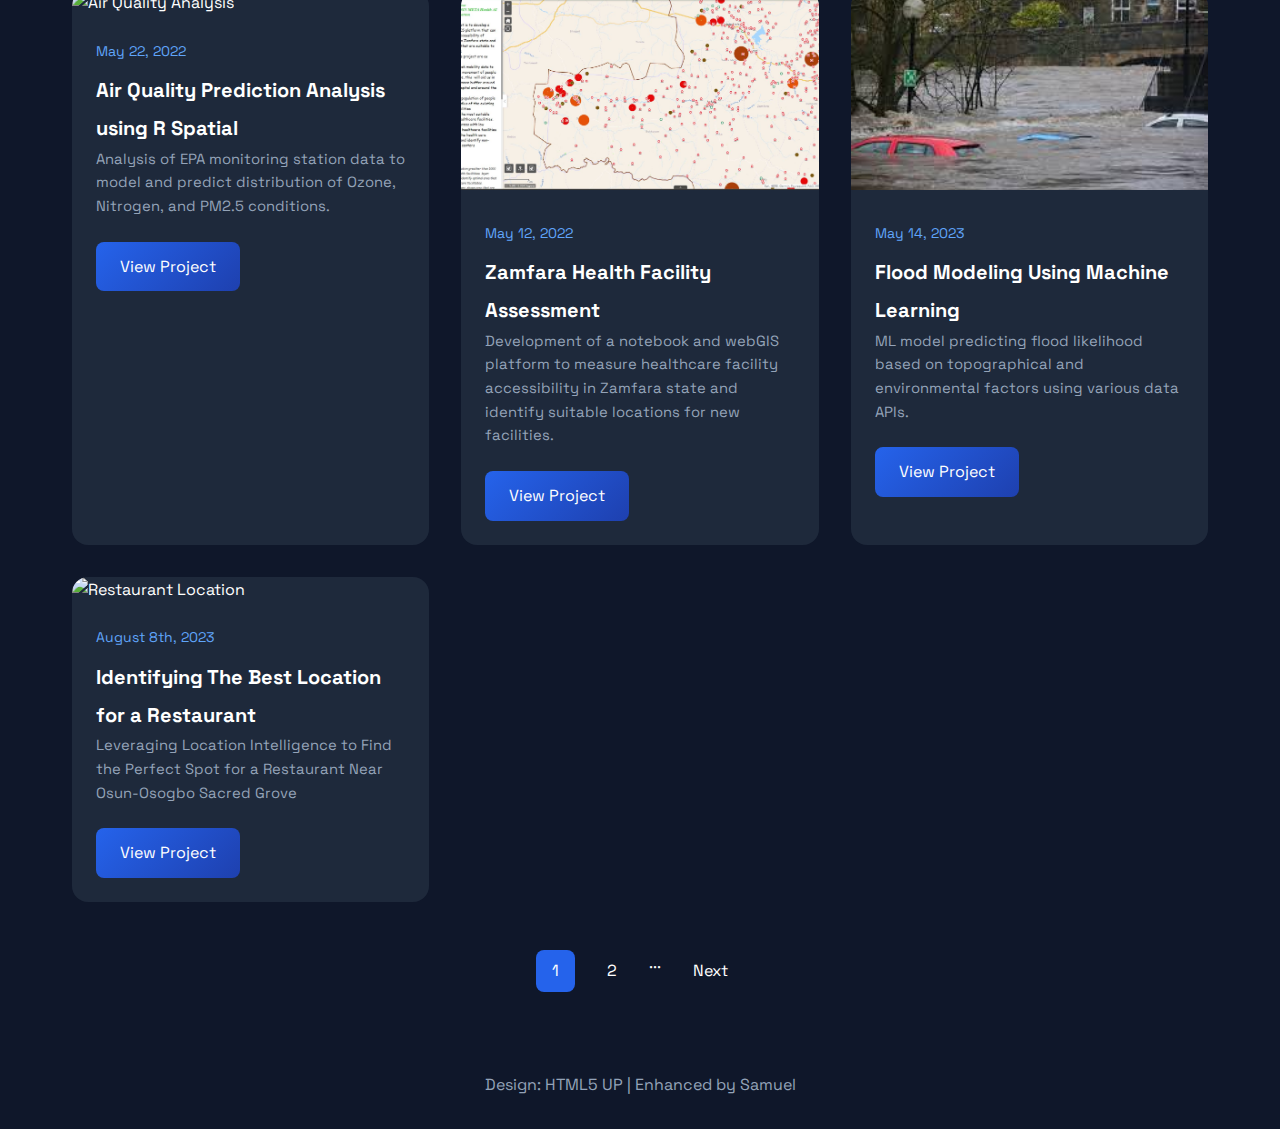
==== commit 4c828993: "chores:add new project" ====
--- a/portfolio_gis_page1.html
+++ b/portfolio_gis_page1.html
@@ -263,6 +263,17 @@
                 </div>
             </article>
 
+
+            <article class="project-card">
+                <img src="images/dashboard-1.jpg" alt="Monitoring Tree Health and Growth with Geospatial Technology " class="project-image">
+                <div class="project-content">
+                    <div class="project-date">March 29th, 2025</div>
+                    <h2><a href="https://milsat.maps.arcgis.com/apps/dashboards/6af06d2657914369a3e774d3a9781a8b" target="_blank" class="project-title">Monitoring Tree Health and Growth with Geospatial Technology </a></h2>
+                    <p class="project-description">I developed an advanced geospatial pipeline using ArcGIS Notebooks and Google Earth Engine Data Cloud to automate data collection, processing, and visualization. This streamlined system seamlessly integrates real-time environmental data into an ArcGIS Dashboard, enabling efficient monitoring of tree health, growth patterns, and environmental impacts.. </p>
+                    <a href="https://milsat.maps.arcgis.com/apps/dashboards/6af06d2657914369a3e774d3a9781a8b"  target="_blank" class="project-link">View Project</a>
+                </div>
+            </article>
+
             <article class="project-card">
                 <img src="images/dashboard-1.jpg" alt="Smart Geospatial Dashboard for Infrastructure Analysis" class="project-image">
                 <div class="project-content">
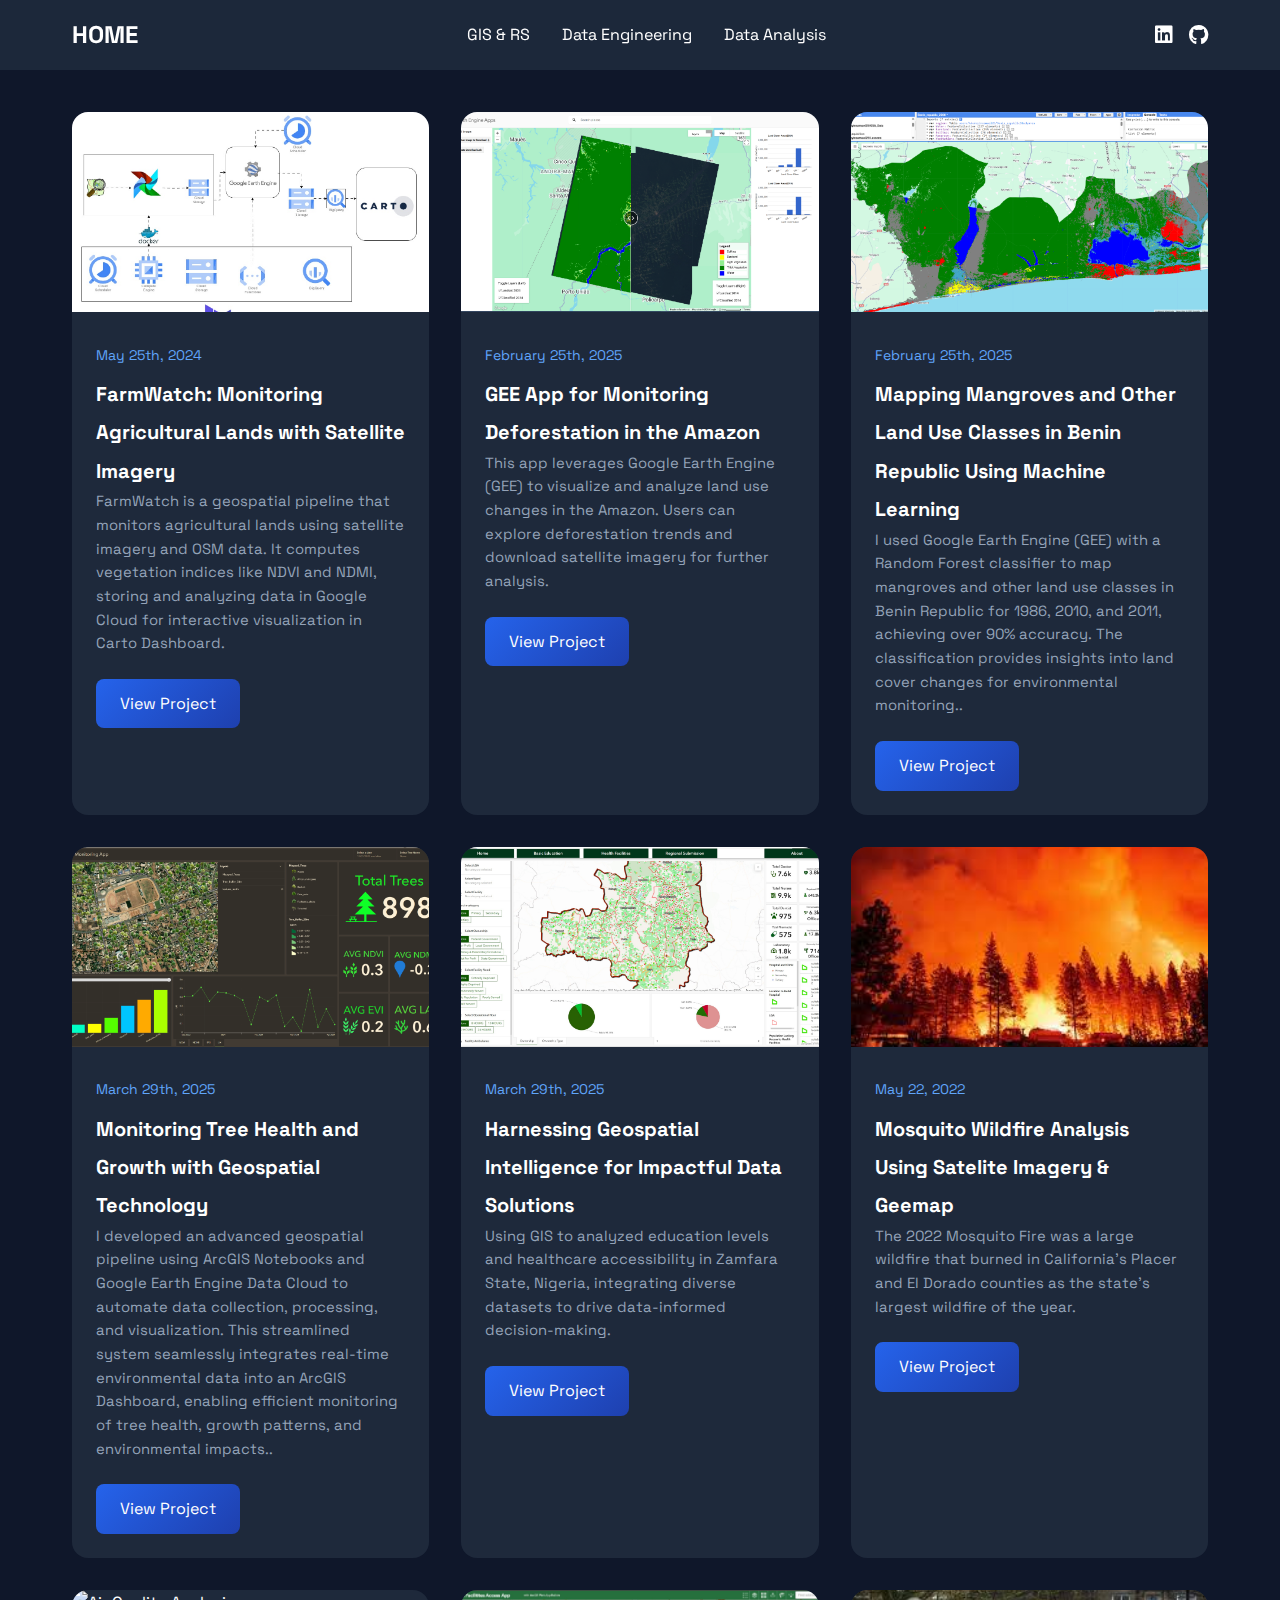
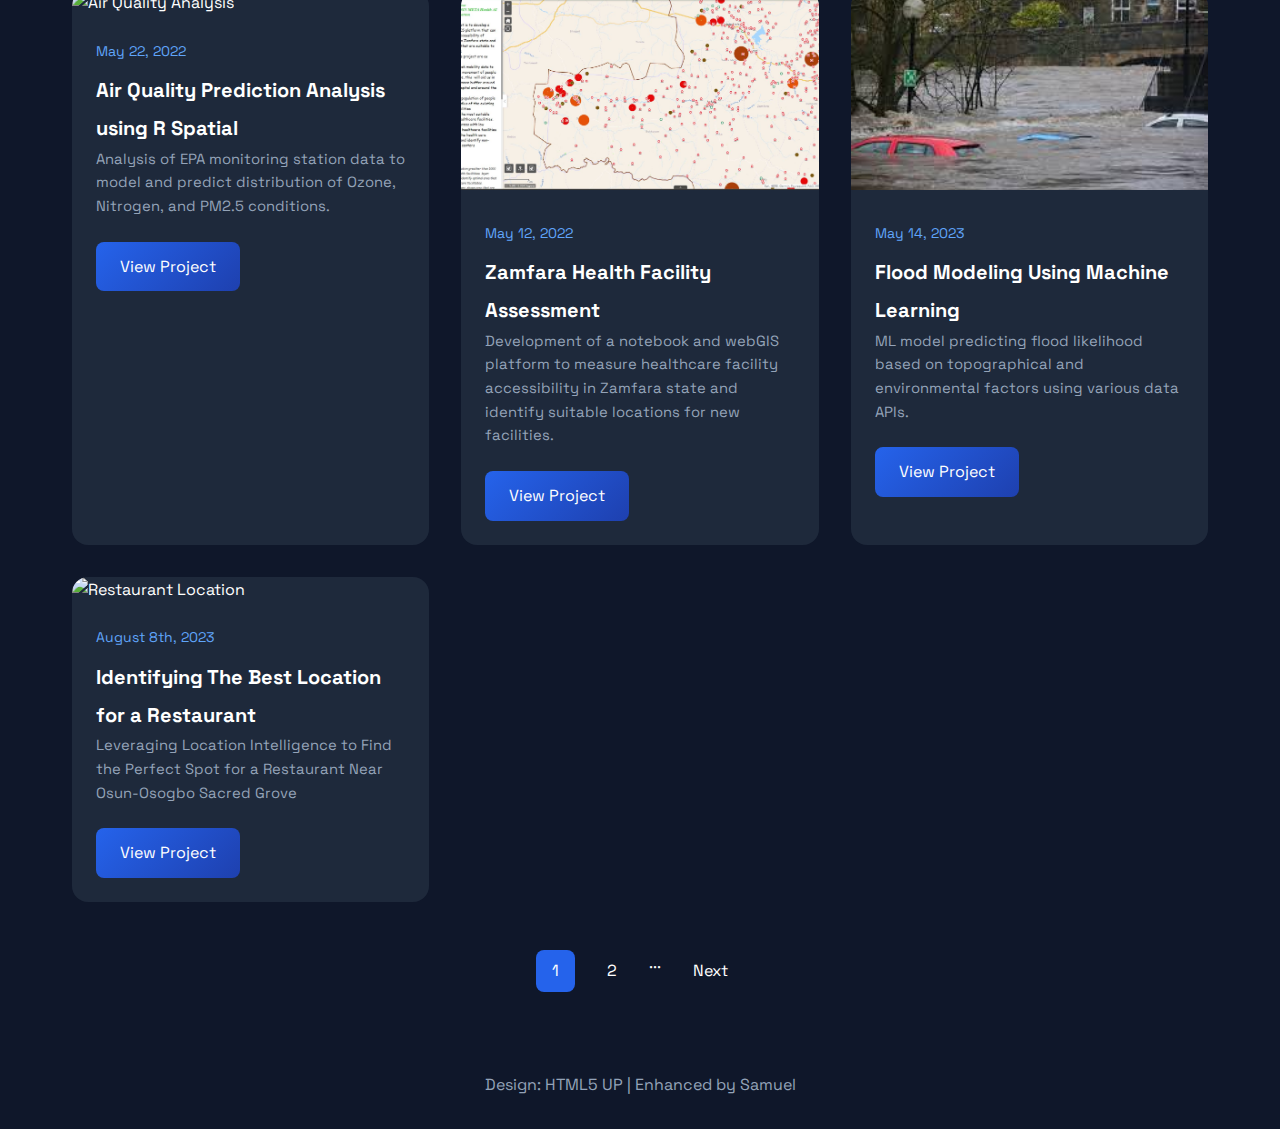
==== commit 8ddff1a3: "update website pages" ====
--- a/portfolio_gis_page1.html
+++ b/portfolio_gis_page1.html
@@ -265,10 +265,10 @@
 
 
             <article class="project-card">
-                <img src="images/dashboard-1.jpg" alt="Monitoring Tree Health and Growth with Geospatial Technology " class="project-image">
+                <img src="images/tree-dash.png" alt="Monitoring Tree Health and Growth with Geospatial Technology" class="project-image">
                 <div class="project-content">
                     <div class="project-date">March 29th, 2025</div>
-                    <h2><a href="https://milsat.maps.arcgis.com/apps/dashboards/6af06d2657914369a3e774d3a9781a8b" target="_blank" class="project-title">Monitoring Tree Health and Growth with Geospatial Technology </a></h2>
+                    <h2><a href="https://milsat.maps.arcgis.com/apps/dashboards/6af06d2657914369a3e774d3a9781a8b" target="_blank" class="project-title">Monitoring Tree Health and Growth with Geospatial Technology</a></h2>
                     <p class="project-description">I developed an advanced geospatial pipeline using ArcGIS Notebooks and Google Earth Engine Data Cloud to automate data collection, processing, and visualization. This streamlined system seamlessly integrates real-time environmental data into an ArcGIS Dashboard, enabling efficient monitoring of tree health, growth patterns, and environmental impacts.. </p>
                     <a href="https://milsat.maps.arcgis.com/apps/dashboards/6af06d2657914369a3e774d3a9781a8b"  target="_blank" class="project-link">View Project</a>
                 </div>
